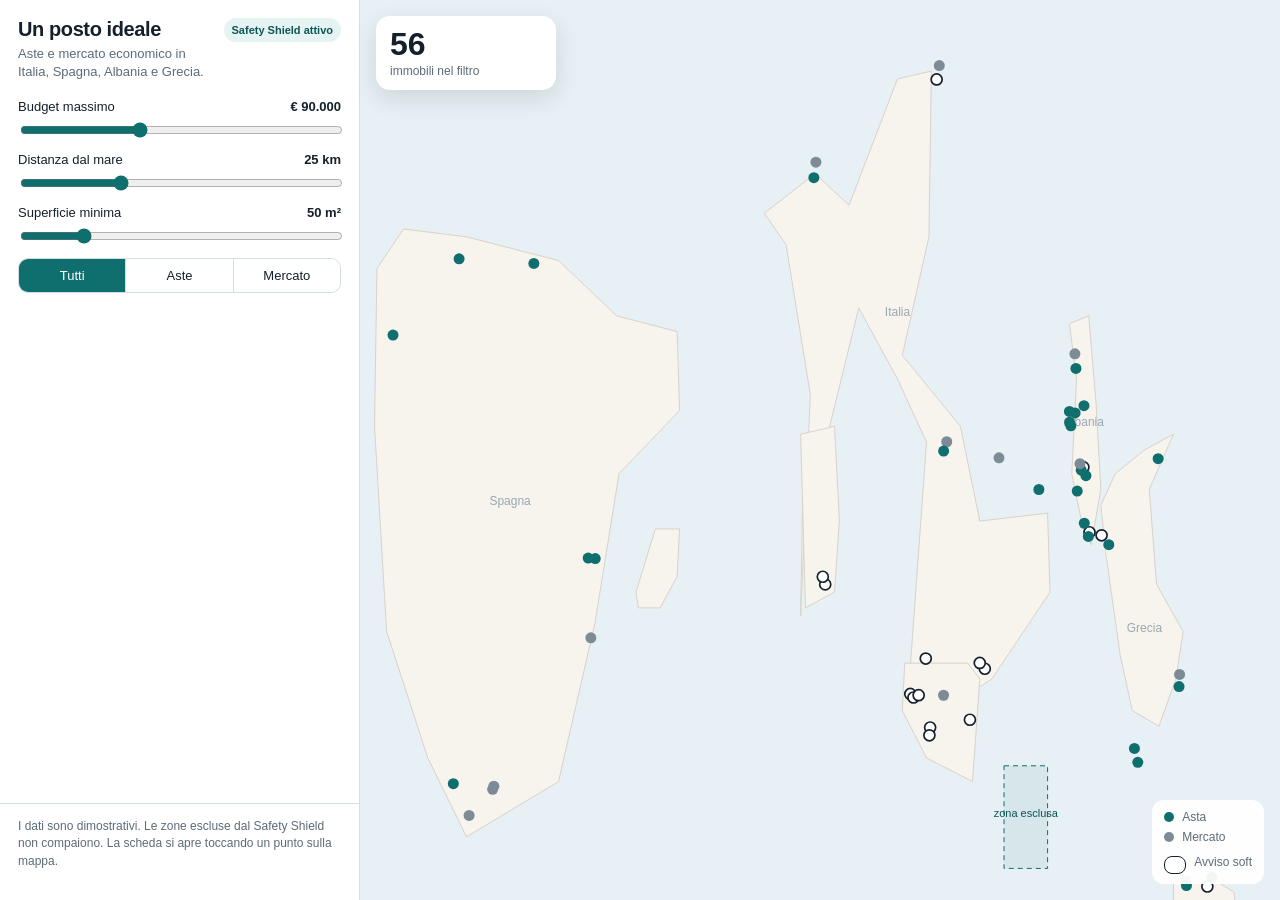
==== docs/index.html @ 048ea356 "Publish a static app that opens on GitHub Pages. GitHub does not run the Python server, so the map a" ====
<!DOCTYPE html>
<html lang="it">
<head>
  <meta charset="utf-8">
  <meta name="viewport" content="width=device-width, initial-scale=1">
  <title>Un posto ideale</title>
  <link rel="stylesheet" href="styles.css">
</head>
<body>
  <div class="app">
    <aside class="panel">
      <div class="brand">
        <div>
          <h1>Un posto ideale</h1>
          <p>Aste e mercato economico in Italia, Spagna, Albania e Grecia.</p>
        </div>
        <div class="shield">Safety Shield attivo</div>
      </div>
      <div class="controls">
        <div class="field">
          <div class="row"><label for="budget">Budget massimo</label><output id="budgetOut">€ 90.000</output></div>
          <input id="budget" type="range" min="15000" max="220000" step="5000" value="90000">
        </div>
        <div class="field">
          <div class="row"><label for="sea">Distanza dal mare</label><output id="seaOut">25 km</output></div>
          <input id="sea" type="range" min="1" max="80" step="1" value="25">
        </div>
        <div class="field">
          <div class="row"><label for="sqm">Superficie minima</label><output id="sqmOut">50 m²</output></div>
          <input id="sqm" type="range" min="30" max="140" step="5" value="50">
        </div>
        <div class="seg" id="types">
          <button type="button" data-type="tutti" class="on">Tutti</button>
          <button type="button" data-type="asta">Aste</button>
          <button type="button" data-type="mercato">Mercato</button>
        </div>
      </div>
      <p class="note">I dati sono dimostrativi. Le zone escluse dal Safety Shield non compaiono. La scheda si apre toccando un punto sulla mappa.</p>
    </aside>
    <main class="map-wrap">
      <canvas id="map"></canvas>
      <div class="counter" id="counter">
        <div class="n" id="count">—</div>
        <div class="l" id="countLabel">immobili nel filtro</div>
      </div>
      <div class="legend">
        <span class="swatch"><i class="dot asta"></i> Asta</span>
        <span class="swatch"><i class="dot mercato"></i> Mercato</span>
        <span class="swatch"><i class="dot alert"></i> Avviso soft</span>
      </div>
      <div class="error" id="error"></div>
      <article class="sheet" id="sheet">
        <button class="close" id="close" type="button" aria-label="Chiudi">×</button>
        <h2 id="dTitle">—</h2>
        <div class="meta" id="dMeta">—</div>
        <div class="facts" id="dFacts"></div>
        <div id="dAlerts"></div>
        <div class="placeholder">Foto e descrizione completa, mostrate solo all’apertura della scheda.</div>
      </article>
    </main>
  </div>
  <script src="app.js"></script>
</body>
</html>
---- docs/styles.css ----
:root {
  --ink: #14202b;
  --muted: #5d6b78;
  --line: #d5dde4;
  --sea: #e7f0f4;
  --land: #f7f4ee;
  --paper: #f3f6f8;
  --card: #ffffff;
  --accent: #0f6e6e;
  --accent-dark: #0b5555;
  --warn: #8a5a12;
}
* { box-sizing: border-box; }
html, body { margin: 0; height: 100%; }
body {
  font-family: "Avenir Next", "Segoe UI", Helvetica, Arial, sans-serif;
  color: var(--ink);
  background: var(--paper);
}
.app {
  height: 100%;
  display: grid;
  grid-template-columns: 360px 1fr;
}
.panel {
  background: var(--card);
  border-right: 1px solid var(--line);
  display: flex;
  flex-direction: column;
  min-height: 0;
}
.brand {
  padding: 18px 18px 12px;
  display: flex;
  align-items: flex-start;
  justify-content: space-between;
  gap: 12px;
}
.brand h1 { margin: 0; font-size: 20px; letter-spacing: -0.02em; }
.brand p { margin: 4px 0 0; color: var(--muted); font-size: 13px; line-height: 1.4; }
.shield {
  flex: none;
  font-size: 11px;
  font-weight: 650;
  color: var(--accent-dark);
  background: #e5f3f3;
  border-radius: 999px;
  padding: 6px 8px;
}
.controls { padding: 6px 18px 16px; display: flex; flex-direction: column; gap: 12px; }
.field { display: flex; flex-direction: column; gap: 6px; }
.field .row { display: flex; justify-content: space-between; font-size: 13px; }
.field output { font-variant-numeric: tabular-nums; font-weight: 700; }
input[type="range"] { width: 100%; accent-color: var(--accent); }
.seg { display: flex; border: 1px solid var(--line); border-radius: 10px; overflow: hidden; }
.seg button {
  flex: 1;
  border: 0;
  background: #fff;
  padding: 9px 0;
  font-size: 13px;
  cursor: pointer;
  color: var(--ink);
}
.seg button + button { border-left: 1px solid var(--line); }
.seg button.on { background: var(--accent); color: #fff; }
.note {
  margin-top: auto;
  padding: 14px 18px 18px;
  color: var(--muted);
  font-size: 12px;
  line-height: 1.45;
  border-top: 1px solid var(--line);
}
.map-wrap { position: relative; min-width: 0; background: var(--sea); }
canvas { width: 100%; height: 100%; display: block; }
.counter {
  position: absolute;
  top: 16px;
  left: 16px;
  background: #fff;
  border-radius: 14px;
  padding: 12px 14px;
  min-width: 180px;
  box-shadow: 0 8px 24px rgba(20, 32, 43, 0.12);
}
.counter .n { font-size: 32px; font-weight: 720; line-height: 1; font-variant-numeric: tabular-nums; }
.counter .l { margin-top: 4px; color: var(--muted); font-size: 12px; }
.counter.searching .n { color: var(--muted); }
.legend {
  position: absolute;
  right: 16px;
  bottom: 16px;
  background: rgba(255,255,255,0.94);
  border-radius: 12px;
  padding: 10px 12px;
  font-size: 12px;
  color: var(--muted);
  display: flex;
  flex-direction: column;
  gap: 6px;
}
.swatch { display: flex; align-items: center; gap: 8px; }
.dot { width: 10px; height: 10px; border-radius: 50%; display: inline-block; }
.dot.asta { background: var(--accent); }
.dot.mercato { background: #7d8b97; }
.dot.alert { background: #fff; border: 1.5px solid var(--ink); }
.sheet {
  position: absolute;
  top: 16px;
  right: 16px;
  width: min(340px, calc(100% - 32px));
  background: #fff;
  border-radius: 16px;
  padding: 16px;
  box-shadow: 0 12px 32px rgba(20, 32, 43, 0.16);
  display: none;
}
.sheet.open { display: block; }
.sheet h2 { margin: 0 36px 4px 0; font-size: 18px; }
.meta { color: var(--muted); font-size: 13px; }
.facts { display: flex; flex-wrap: wrap; gap: 6px; margin: 12px 0; }
.pill { background: var(--paper); border-radius: 999px; padding: 5px 8px; font-size: 12px; }
.pill.score { background: #e5f3f3; color: var(--accent-dark); font-weight: 700; }
.alert {
  background: #fbf4ea;
  color: var(--warn);
  border-radius: 8px;
  padding: 8px 10px;
  font-size: 13px;
  margin-top: 6px;
}
.placeholder {
  margin-top: 12px;
  border: 1px dashed #c5ced6;
  border-radius: 10px;
  height: 84px;
  display: grid;
  place-items: center;
  color: var(--muted);
  font-size: 12px;
  text-align: center;
  padding: 8px;
}
.close {
  position: absolute;
  top: 12px;
  right: 12px;
  border: 0;
  background: var(--paper);
  width: 28px;
  height: 28px;
  border-radius: 50%;
  cursor: pointer;
}
.error {
  position: absolute;
  left: 16px;
  bottom: 16px;
  background: #fff;
  color: #8d2a2a;
  border-radius: 10px;
  padding: 8px 10px;
  font-size: 13px;
  display: none;
}
@media (max-width: 800px) {
  .app { grid-template-columns: 1fr; grid-template-rows: auto 1fr; }
  .panel { border-right: 0; border-bottom: 1px solid var(--line); }
  .note { display: none; }
  .map-wrap { min-height: 62vh; }
}
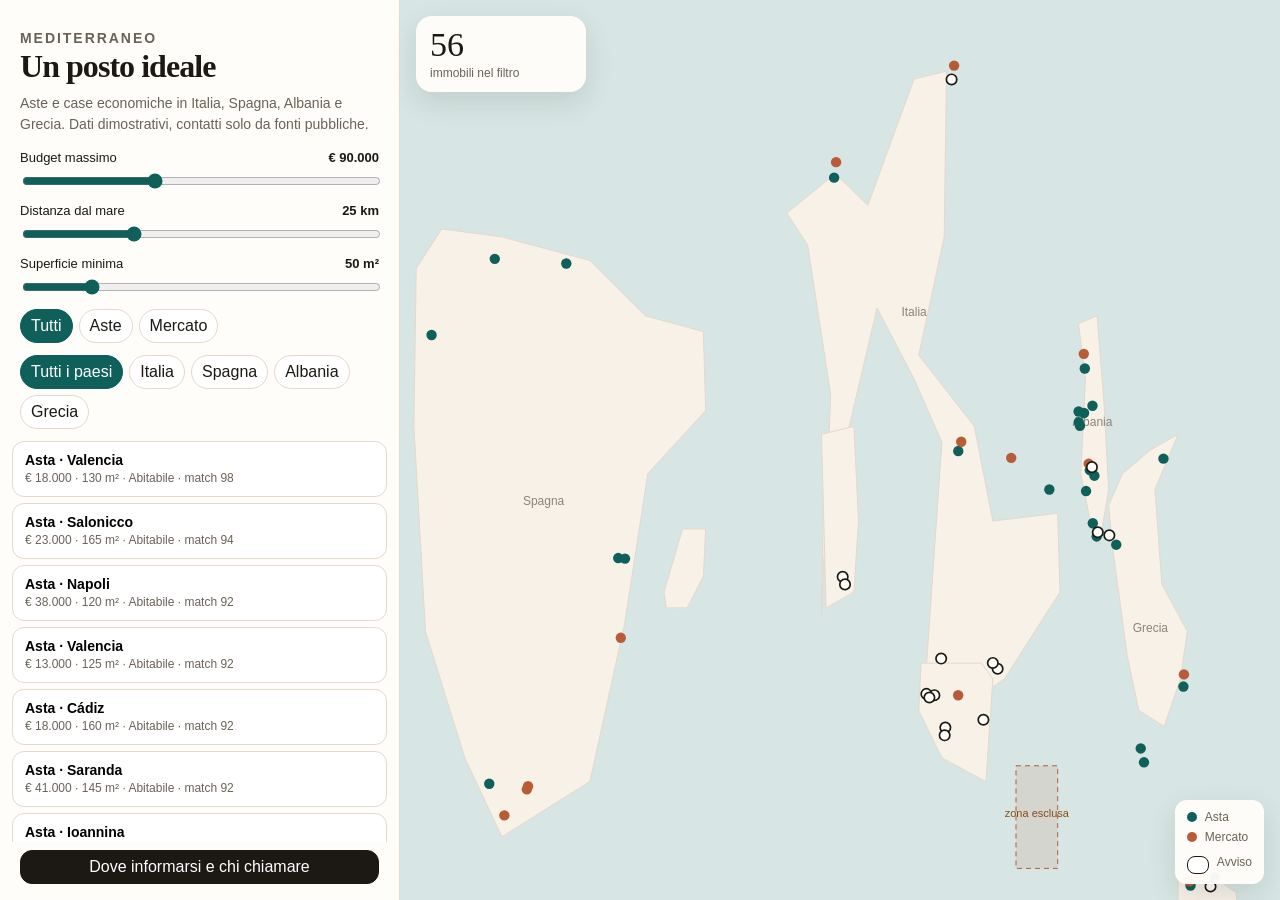
==== commit 27fe3592: "Enrich listings with contacts and a clearer interface. Each card now explains the next step and poin" ====
--- a/docs/index.html
+++ b/docs/index.html
@@ -11,10 +11,10 @@
     <aside class="panel">
       <div class="brand">
         <div>
+          <p class="eyebrow">Mediterraneo</p>
           <h1>Un posto ideale</h1>
-          <p>Aste e mercato economico in Italia, Spagna, Albania e Grecia.</p>
+          <p>Aste e case economiche in Italia, Spagna, Albania e Grecia. Dati dimostrativi, contatti solo da fonti pubbliche.</p>
         </div>
-        <div class="shield">Safety Shield attivo</div>
       </div>
       <div class="controls">
         <div class="field">
@@ -34,8 +34,16 @@
           <button type="button" data-type="asta">Aste</button>
           <button type="button" data-type="mercato">Mercato</button>
         </div>
+        <div class="chips" id="countries">
+          <button type="button" data-country="tutti" class="on">Tutti i paesi</button>
+          <button type="button" data-country="Italia">Italia</button>
+          <button type="button" data-country="Spagna">Spagna</button>
+          <button type="button" data-country="Albania">Albania</button>
+          <button type="button" data-country="Grecia">Grecia</button>
+        </div>
       </div>
-      <p class="note">I dati sono dimostrativi. Le zone escluse dal Safety Shield non compaiono. La scheda si apre toccando un punto sulla mappa.</p>
+      <div class="results" id="results"></div>
+      <button class="info-btn" id="openInfo" type="button">Dove informarsi e chi chiamare</button>
     </aside>
     <main class="map-wrap">
       <canvas id="map"></canvas>
@@ -46,19 +54,38 @@
       <div class="legend">
         <span class="swatch"><i class="dot asta"></i> Asta</span>
         <span class="swatch"><i class="dot mercato"></i> Mercato</span>
-        <span class="swatch"><i class="dot alert"></i> Avviso soft</span>
+        <span class="swatch"><i class="dot alert"></i> Avviso</span>
       </div>
       <div class="error" id="error"></div>
-      <article class="sheet" id="sheet">
-        <button class="close" id="close" type="button" aria-label="Chiudi">×</button>
-        <h2 id="dTitle">—</h2>
-        <div class="meta" id="dMeta">—</div>
-        <div class="facts" id="dFacts"></div>
-        <div id="dAlerts"></div>
-        <div class="placeholder">Foto e descrizione completa, mostrate solo all’apertura della scheda.</div>
-      </article>
+      <article class="sheet" id="sheet"></article>
     </main>
   </div>
+  <dialog id="info">
+    <form method="dialog">
+      <header>
+        <h2>Dove informarsi</h2>
+        <button class="close" value="cancel" type="submit" aria-label="Chiudi">×</button>
+      </header>
+      <p class="lead">Queste schede sono esempi. Non pubblicano numeri di privati. Il recapito vero sta sulla fonte ufficiale della procedura o del comune.</p>
+      <section>
+        <h3>Italia</h3>
+        <p>Aste giudiziarie: <a href="https://pvp.giustizia.it/" target="_blank" rel="noopener">Portale Vendite Pubbliche</a>. Nella scheda dell’asta ci sono tribunale, custode e telefono.</p>
+        <p>Case a prezzo simbolico: ufficio tecnico del comune. Il centralino aggiornato è sul sito comunale, non in questa demo.</p>
+      </section>
+      <section>
+        <h3>Spagna</h3>
+        <p>Aste pubbliche: <a href="https://subastas.boe.es/" target="_blank" rel="noopener">Portal de Subastas del BOE</a>. Lì trovi lotto, autorità e modalità di offerta.</p>
+      </section>
+      <section>
+        <h3>Grecia</h3>
+        <p>Aste elettroniche: <a href="https://www.eauction.gr/" target="_blank" rel="noopener">e-Auction</a>. Documenti e termini sono sul portale.</p>
+      </section>
+      <section>
+        <h3>Albania</h3>
+        <p>Servizi pubblici: <a href="https://e-albania.al/" target="_blank" rel="noopener">e-Albania</a>. Per un indirizzo preciso chiedi al comune.</p>
+      </section>
+    </form>
+  </dialog>
   <script src="app.js"></script>
 </body>
 </html>
--- a/docs/styles.css
+++ b/docs/styles.css
@@ -1,14 +1,14 @@
 :root {
-  --ink: #14202b;
-  --muted: #5d6b78;
-  --line: #d5dde4;
-  --sea: #e7f0f4;
-  --land: #f7f4ee;
-  --paper: #f3f6f8;
-  --card: #ffffff;
-  --accent: #0f6e6e;
-  --accent-dark: #0b5555;
-  --warn: #8a5a12;
+  --ink: #1c1915;
+  --muted: #6a6258;
+  --line: #e4d9cc;
+  --sea: #d7e6e4;
+  --land: #f7f1e8;
+  --paper: #f3ece3;
+  --card: #fffdf9;
+  --accent: #0f5f5a;
+  --clay: #b85c38;
+  --warn: #8a4b12;
 }
 * { box-sizing: border-box; }
 html, body { margin: 0; height: 100%; }
@@ -17,11 +17,8 @@
   color: var(--ink);
   background: var(--paper);
 }
-.app {
-  height: 100%;
-  display: grid;
-  grid-template-columns: 360px 1fr;
-}
+button, input { font: inherit; }
+.app { height: 100%; display: grid; grid-template-columns: 400px 1fr; }
 .panel {
   background: var(--card);
   border-right: 1px solid var(--line);
@@ -29,144 +26,81 @@
   flex-direction: column;
   min-height: 0;
 }
-.brand {
-  padding: 18px 18px 12px;
-  display: flex;
-  align-items: flex-start;
-  justify-content: space-between;
-  gap: 12px;
-}
-.brand h1 { margin: 0; font-size: 20px; letter-spacing: -0.02em; }
-.brand p { margin: 4px 0 0; color: var(--muted); font-size: 13px; line-height: 1.4; }
-.shield {
-  flex: none;
-  font-size: 11px;
-  font-weight: 650;
-  color: var(--accent-dark);
-  background: #e5f3f3;
-  border-radius: 999px;
-  padding: 6px 8px;
-}
-.controls { padding: 6px 18px 16px; display: flex; flex-direction: column; gap: 12px; }
+.brand { padding: 20px 20px 8px; }
+.eyebrow { margin: 0 0 4px; letter-spacing: 0.14em; text-transform: uppercase; font-size: 11px; color: var(--clay); font-weight: 700; }
+.brand h1 { margin: 0; font-family: Palatino, "Palatino Linotype", Georgia, serif; font-size: 32px; font-weight: 600; letter-spacing: -0.03em; }
+.brand p { margin: 8px 0 0; color: var(--muted); font-size: 14px; line-height: 1.45; }
+.controls { padding: 8px 20px 12px; display: flex; flex-direction: column; gap: 12px; }
 .field { display: flex; flex-direction: column; gap: 6px; }
 .field .row { display: flex; justify-content: space-between; font-size: 13px; }
 .field output { font-variant-numeric: tabular-nums; font-weight: 700; }
 input[type="range"] { width: 100%; accent-color: var(--accent); }
-.seg { display: flex; border: 1px solid var(--line); border-radius: 10px; overflow: hidden; }
-.seg button {
-  flex: 1;
-  border: 0;
+.seg, .chips { display: flex; flex-wrap: wrap; gap: 6px; }
+.seg button, .chips button, .info-btn, .linkish {
+  border: 1px solid var(--line);
   background: #fff;
-  padding: 9px 0;
-  font-size: 13px;
+  color: var(--ink);
+  border-radius: 999px;
+  padding: 7px 10px;
   cursor: pointer;
-  color: var(--ink);
 }
-.seg button + button { border-left: 1px solid var(--line); }
-.seg button.on { background: var(--accent); color: #fff; }
-.note {
-  margin-top: auto;
-  padding: 14px 18px 18px;
-  color: var(--muted);
-  font-size: 12px;
-  line-height: 1.45;
-  border-top: 1px solid var(--line);
+.seg button.on, .chips button.on { background: var(--accent); color: #fff; border-color: var(--accent); }
+.results { overflow: auto; padding: 0 12px 8px; display: flex; flex-direction: column; gap: 6px; min-height: 0; }
+.result {
+  text-align: left;
+  border: 1px solid var(--line);
+  background: #fff;
+  border-radius: 12px;
+  padding: 10px 12px;
+  cursor: pointer;
 }
+.result strong { display: block; font-size: 14px; }
+.result span { color: var(--muted); font-size: 12px; }
+.result.on { border-color: var(--accent); background: #f3faf8; }
+.info-btn { margin: 8px 20px 16px; border-radius: 12px; background: var(--ink); color: #fff; border-color: var(--ink); }
 .map-wrap { position: relative; min-width: 0; background: var(--sea); }
 canvas { width: 100%; height: 100%; display: block; }
-.counter {
-  position: absolute;
-  top: 16px;
-  left: 16px;
-  background: #fff;
-  border-radius: 14px;
-  padding: 12px 14px;
-  min-width: 180px;
-  box-shadow: 0 8px 24px rgba(20, 32, 43, 0.12);
+.counter, .legend, .sheet, .error {
+  background: rgba(255, 253, 249, 0.96);
+  box-shadow: 0 10px 28px rgba(28, 25, 21, 0.12);
 }
-.counter .n { font-size: 32px; font-weight: 720; line-height: 1; font-variant-numeric: tabular-nums; }
+.counter { position: absolute; top: 16px; left: 16px; border-radius: 16px; padding: 12px 14px; min-width: 170px; }
+.counter .n { font-family: Palatino, Georgia, serif; font-size: 34px; line-height: 1; }
 .counter .l { margin-top: 4px; color: var(--muted); font-size: 12px; }
 .counter.searching .n { color: var(--muted); }
-.legend {
-  position: absolute;
-  right: 16px;
-  bottom: 16px;
-  background: rgba(255,255,255,0.94);
-  border-radius: 12px;
-  padding: 10px 12px;
-  font-size: 12px;
-  color: var(--muted);
-  display: flex;
-  flex-direction: column;
-  gap: 6px;
-}
+.legend { position: absolute; right: 16px; bottom: 16px; border-radius: 12px; padding: 10px 12px; font-size: 12px; color: var(--muted); display: flex; flex-direction: column; gap: 6px; }
 .swatch { display: flex; align-items: center; gap: 8px; }
 .dot { width: 10px; height: 10px; border-radius: 50%; display: inline-block; }
 .dot.asta { background: var(--accent); }
-.dot.mercato { background: #7d8b97; }
+.dot.mercato { background: var(--clay); }
 .dot.alert { background: #fff; border: 1.5px solid var(--ink); }
-.sheet {
-  position: absolute;
-  top: 16px;
-  right: 16px;
-  width: min(340px, calc(100% - 32px));
-  background: #fff;
-  border-radius: 16px;
-  padding: 16px;
-  box-shadow: 0 12px 32px rgba(20, 32, 43, 0.16);
-  display: none;
-}
+.sheet { position: absolute; top: 16px; right: 16px; width: min(380px, calc(100% - 32px)); border-radius: 18px; padding: 16px; display: none; max-height: calc(100% - 32px); overflow: auto; }
 .sheet.open { display: block; }
-.sheet h2 { margin: 0 36px 4px 0; font-size: 18px; }
+.sheet h2 { margin: 0 32px 4px 0; font-family: Palatino, Georgia, serif; font-size: 26px; }
+.kicker { margin: 0; color: var(--clay); font-size: 12px; font-weight: 700; letter-spacing: 0.04em; text-transform: uppercase; }
 .meta { color: var(--muted); font-size: 13px; }
 .facts { display: flex; flex-wrap: wrap; gap: 6px; margin: 12px 0; }
 .pill { background: var(--paper); border-radius: 999px; padding: 5px 8px; font-size: 12px; }
-.pill.score { background: #e5f3f3; color: var(--accent-dark); font-weight: 700; }
-.alert {
-  background: #fbf4ea;
-  color: var(--warn);
-  border-radius: 8px;
-  padding: 8px 10px;
-  font-size: 13px;
-  margin-top: 6px;
+.pill.score { background: #e5f3f1; color: var(--accent); font-weight: 700; }
+.summary { font-size: 14px; line-height: 1.5; margin: 0 0 10px; }
+.alert { background: #fbf3e8; color: var(--warn); border-radius: 8px; padding: 8px 10px; font-size: 13px; margin-top: 6px; }
+.contact { margin-top: 12px; padding: 12px; border-radius: 12px; background: #f6f3ee; }
+.contact h3 { margin: 0 0 6px; font-size: 14px; }
+.contact p { margin: 0 0 8px; font-size: 13px; line-height: 1.45; color: #3f3832; }
+.contact a, .linkish { display: inline-block; background: var(--accent); color: #fff; text-decoration: none; border-radius: 999px; padding: 8px 12px; font-size: 13px; }
+.close { position: absolute; top: 12px; right: 12px; border: 0; background: var(--paper); width: 28px; height: 28px; border-radius: 50%; cursor: pointer; }
+.error { position: absolute; left: 16px; bottom: 16px; color: #8d2a2a; border-radius: 10px; padding: 8px 10px; font-size: 13px; display: none; }
+dialog { border: 0; border-radius: 18px; padding: 0; width: min(560px, calc(100% - 24px)); box-shadow: 0 20px 50px rgba(0,0,0,.2); }
+dialog::backdrop { background: rgba(28, 25, 21, .35); }
+dialog form { padding: 18px 18px 22px; }
+dialog h2 { font-family: Palatino, Georgia, serif; margin: 0; }
+dialog header { display: flex; justify-content: space-between; align-items: center; }
+dialog .lead, dialog p { color: #3f3832; font-size: 14px; line-height: 1.5; }
+dialog h3 { margin: 14px 0 4px; font-size: 15px; }
+dialog a { color: var(--accent); }
+@media (max-width: 860px) {
+  .app { grid-template-columns: 1fr; grid-template-rows: auto minmax(420px, 1fr); }
+  .results { max-height: 180px; }
+  .map-wrap { min-height: 70vh; }
+  .sheet { top: auto; bottom: 12px; left: 12px; right: 12px; width: auto; }
 }
-.placeholder {
-  margin-top: 12px;
-  border: 1px dashed #c5ced6;
-  border-radius: 10px;
-  height: 84px;
-  display: grid;
-  place-items: center;
-  color: var(--muted);
-  font-size: 12px;
-  text-align: center;
-  padding: 8px;
-}
-.close {
-  position: absolute;
-  top: 12px;
-  right: 12px;
-  border: 0;
-  background: var(--paper);
-  width: 28px;
-  height: 28px;
-  border-radius: 50%;
-  cursor: pointer;
-}
-.error {
-  position: absolute;
-  left: 16px;
-  bottom: 16px;
-  background: #fff;
-  color: #8d2a2a;
-  border-radius: 10px;
-  padding: 8px 10px;
-  font-size: 13px;
-  display: none;
-}
-@media (max-width: 800px) {
-  .app { grid-template-columns: 1fr; grid-template-rows: auto 1fr; }
-  .panel { border-right: 0; border-bottom: 1px solid var(--line); }
-  .note { display: none; }
-  .map-wrap { min-height: 62vh; }
-}
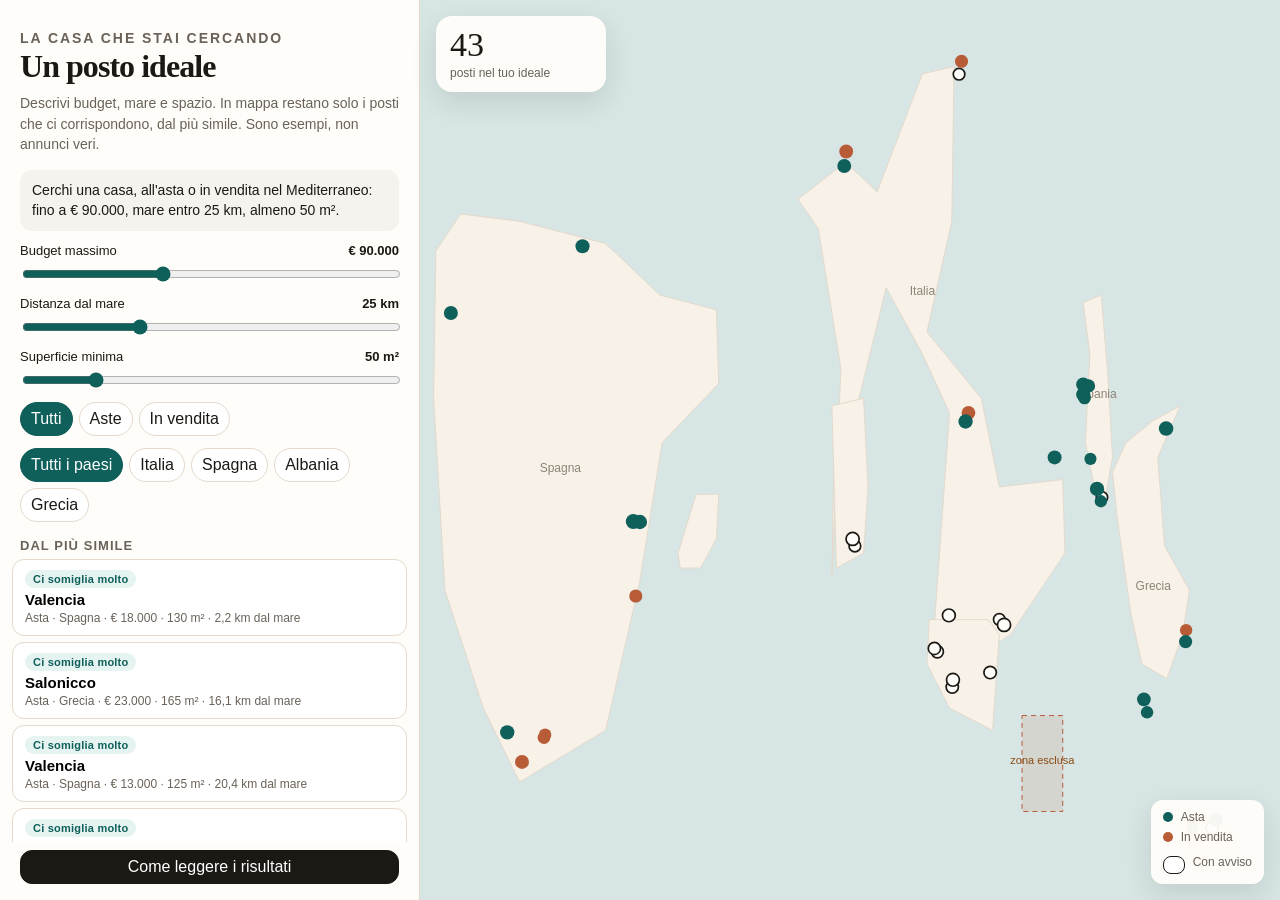
==== commit a879de76: "Make the search explain which place fits. Rank example homes by budget, sea and size, and say why ea" ====
--- a/docs/index.html
+++ b/docs/index.html
@@ -1,5 +1,5 @@
 <!DOCTYPE html>
-<html lang="it">
+<html lang="it" data-mode="static">
 <head>
   <meta charset="utf-8">
   <meta name="viewport" content="width=device-width, initial-scale=1">
@@ -9,14 +9,13 @@
 <body>
   <div class="app">
     <aside class="panel">
-      <div class="brand">
-        <div>
-          <p class="eyebrow">Mediterraneo</p>
-          <h1>Un posto ideale</h1>
-          <p>Aste e case economiche in Italia, Spagna, Albania e Grecia. Dati dimostrativi, contatti solo da fonti pubbliche.</p>
-        </div>
-      </div>
+      <header class="brand">
+        <p class="eyebrow">La casa che stai cercando</p>
+        <h1>Un posto ideale</h1>
+        <p>Descrivi budget, mare e spazio. In mappa restano solo i posti che ci corrispondono, dal più simile. Sono esempi, non annunci veri.</p>
+      </header>
       <div class="controls">
+        <p class="dream" id="dream"></p>
         <div class="field">
           <div class="row"><label for="budget">Budget massimo</label><output id="budgetOut">€ 90.000</output></div>
           <input id="budget" type="range" min="15000" max="220000" step="5000" value="90000">
@@ -29,60 +28,62 @@
           <div class="row"><label for="sqm">Superficie minima</label><output id="sqmOut">50 m²</output></div>
           <input id="sqm" type="range" min="30" max="140" step="5" value="50">
         </div>
-        <div class="seg" id="types">
-          <button type="button" data-type="tutti" class="on">Tutti</button>
-          <button type="button" data-type="asta">Aste</button>
-          <button type="button" data-type="mercato">Mercato</button>
+        <div class="seg" id="types" role="group" aria-label="Tipo di annuncio">
+          <button type="button" data-type="tutti" class="on" aria-pressed="true">Tutti</button>
+          <button type="button" data-type="asta" aria-pressed="false">Aste</button>
+          <button type="button" data-type="mercato" aria-pressed="false">In vendita</button>
         </div>
-        <div class="chips" id="countries">
-          <button type="button" data-country="tutti" class="on">Tutti i paesi</button>
-          <button type="button" data-country="Italia">Italia</button>
-          <button type="button" data-country="Spagna">Spagna</button>
-          <button type="button" data-country="Albania">Albania</button>
-          <button type="button" data-country="Grecia">Grecia</button>
+        <div class="chips" id="countries" role="group" aria-label="Paese">
+          <button type="button" data-country="tutti" class="on" aria-pressed="true">Tutti i paesi</button>
+          <button type="button" data-country="Italia" aria-pressed="false">Italia</button>
+          <button type="button" data-country="Spagna" aria-pressed="false">Spagna</button>
+          <button type="button" data-country="Albania" aria-pressed="false">Albania</button>
+          <button type="button" data-country="Grecia" aria-pressed="false">Grecia</button>
         </div>
       </div>
-      <div class="results" id="results"></div>
-      <button class="info-btn" id="openInfo" type="button">Dove informarsi e chi chiamare</button>
+      <div class="list-head">
+        <h2>Dal più simile</h2>
+      </div>
+      <div class="results" id="results" aria-live="polite"></div>
+      <button class="info-btn" id="openInfo" type="button">Come leggere i risultati</button>
     </aside>
     <main class="map-wrap">
-      <canvas id="map"></canvas>
+      <canvas id="map" aria-label="Mappa del Mediterraneo con i posti nel filtro"></canvas>
       <div class="counter" id="counter">
         <div class="n" id="count">—</div>
-        <div class="l" id="countLabel">immobili nel filtro</div>
+        <div class="l" id="countLabel">posti nel tuo ideale</div>
       </div>
       <div class="legend">
         <span class="swatch"><i class="dot asta"></i> Asta</span>
-        <span class="swatch"><i class="dot mercato"></i> Mercato</span>
-        <span class="swatch"><i class="dot alert"></i> Avviso</span>
+        <span class="swatch"><i class="dot mercato"></i> In vendita</span>
+        <span class="swatch"><i class="dot alert"></i> Con avviso</span>
       </div>
-      <div class="error" id="error"></div>
-      <article class="sheet" id="sheet"></article>
+      <div class="error" id="error" role="alert"></div>
+      <article class="sheet" id="sheet" aria-live="polite"></article>
     </main>
   </div>
   <dialog id="info">
     <form method="dialog">
       <header>
-        <h2>Dove informarsi</h2>
+        <h2>Come leggere i risultati</h2>
         <button class="close" value="cancel" type="submit" aria-label="Chiudi">×</button>
       </header>
-      <p class="lead">Queste schede sono esempi. Non pubblicano numeri di privati. Il recapito vero sta sulla fonte ufficiale della procedura o del comune.</p>
+      <p class="lead">L’app confronta i tuoi criteri con case di esempio in Italia, Spagna, Albania e Grecia. Non sono annunci veri e non pubblicano numeri di privati.</p>
       <section>
-        <h3>Italia</h3>
-        <p>Aste giudiziarie: <a href="https://pvp.giustizia.it/" target="_blank" rel="noopener">Portale Vendite Pubbliche</a>. Nella scheda dell’asta ci sono tribunale, custode e telefono.</p>
-        <p>Case a prezzo simbolico: ufficio tecnico del comune. Il centralino aggiornato è sul sito comunale, non in questa demo.</p>
+        <h3>Cosa stai chiedendo</h3>
+        <p>Budget, distanza dal mare, metri quadri, paese e tipo (asta o vendita) descrivono il posto che cerchi. Se un dato non rientra, la casa sparisce da mappa e lista.</p>
       </section>
       <section>
-        <h3>Spagna</h3>
-        <p>Aste pubbliche: <a href="https://subastas.boe.es/" target="_blank" rel="noopener">Portal de Subastas del BOE</a>. Lì trovi lotto, autorità e modalità di offerta.</p>
+        <h3>Perché un posto sta in alto</h3>
+        <p>«Ci somiglia molto» significa che hai margine sul prezzo, il mare è più vicino del limite e lo spazio supera il minimo. Un avviso, sismico o di criminalità, abbassa il posto: resta visibile, ma non è da scegliere a occhi chiusi.</p>
       </section>
       <section>
-        <h3>Grecia</h3>
-        <p>Aste elettroniche: <a href="https://www.eauction.gr/" target="_blank" rel="noopener">e-Auction</a>. Documenti e termini sono sul portale.</p>
+        <h3>La zona tratteggiata</h3>
+        <p>Il rettangolo in mare a sud-est della Sicilia è un filtro duro di esempio. Le case lì dentro non compaiono mai. Non è una zona reale.</p>
       </section>
       <section>
-        <h3>Albania</h3>
-        <p>Servizi pubblici: <a href="https://e-albania.al/" target="_blank" rel="noopener">e-Albania</a>. Per un indirizzo preciso chiedi al comune.</p>
+        <h3>Dove verificare</h3>
+        <p>Italia, aste: <a href="https://pvp.giustizia.it/" target="_blank" rel="noopener">Portale Vendite Pubbliche</a>. Spagna, aste: <a href="https://subastas.boe.es/" target="_blank" rel="noopener">Portal de Subastas del BOE</a>. Grecia, aste: <a href="https://www.eauction.gr/" target="_blank" rel="noopener">e-Auction</a>. Albania: <a href="https://e-albania.al/" target="_blank" rel="noopener">e-Albania</a> e il comune. Una vendita reale indica l’agenzia nell’annuncio.</p>
       </section>
     </form>
   </dialog>
--- a/docs/styles.css
+++ b/docs/styles.css
@@ -18,7 +18,11 @@
   background: var(--paper);
 }
 button, input { font: inherit; }
-.app { height: 100%; display: grid; grid-template-columns: 400px 1fr; }
+button:focus-visible, input:focus-visible {
+  outline: 2px solid var(--accent);
+  outline-offset: 2px;
+}
+.app { height: 100%; display: grid; grid-template-columns: 420px 1fr; }
 .panel {
   background: var(--card);
   border-right: 1px solid var(--line);
@@ -26,17 +30,38 @@
   flex-direction: column;
   min-height: 0;
 }
-.brand { padding: 20px 20px 8px; }
-.eyebrow { margin: 0 0 4px; letter-spacing: 0.14em; text-transform: uppercase; font-size: 11px; color: var(--clay); font-weight: 700; }
-.brand h1 { margin: 0; font-family: Palatino, "Palatino Linotype", Georgia, serif; font-size: 32px; font-weight: 600; letter-spacing: -0.03em; }
+.brand { padding: 20px 20px 4px; }
+.eyebrow {
+  margin: 0 0 4px;
+  letter-spacing: 0.14em;
+  text-transform: uppercase;
+  font-size: 11px;
+  color: var(--clay);
+  font-weight: 700;
+}
+.brand h1 {
+  margin: 0;
+  font-family: Palatino, "Palatino Linotype", Georgia, serif;
+  font-size: 32px;
+  font-weight: 600;
+  letter-spacing: -0.03em;
+}
 .brand p { margin: 8px 0 0; color: var(--muted); font-size: 14px; line-height: 1.45; }
-.controls { padding: 8px 20px 12px; display: flex; flex-direction: column; gap: 12px; }
+.controls { padding: 12px 20px 8px; display: flex; flex-direction: column; gap: 12px; }
+.dream {
+  margin: 0;
+  padding: 10px 12px;
+  background: #f6f3ee;
+  border-radius: 12px;
+  font-size: 14px;
+  line-height: 1.45;
+}
 .field { display: flex; flex-direction: column; gap: 6px; }
-.field .row { display: flex; justify-content: space-between; font-size: 13px; }
+.field .row { display: flex; justify-content: space-between; gap: 12px; font-size: 13px; }
 .field output { font-variant-numeric: tabular-nums; font-weight: 700; }
 input[type="range"] { width: 100%; accent-color: var(--accent); }
 .seg, .chips { display: flex; flex-wrap: wrap; gap: 6px; }
-.seg button, .chips button, .info-btn, .linkish {
+.seg button, .chips button, .info-btn {
   border: 1px solid var(--line);
   background: #fff;
   color: var(--ink);
@@ -45,7 +70,24 @@
   cursor: pointer;
 }
 .seg button.on, .chips button.on { background: var(--accent); color: #fff; border-color: var(--accent); }
-.results { overflow: auto; padding: 0 12px 8px; display: flex; flex-direction: column; gap: 6px; min-height: 0; }
+.list-head { padding: 8px 20px 6px; }
+.list-head h2 {
+  margin: 0;
+  font-size: 13px;
+  letter-spacing: 0.08em;
+  text-transform: uppercase;
+  color: var(--muted);
+}
+.results {
+  flex: 1;
+  overflow: auto;
+  padding: 0 12px 8px;
+  display: flex;
+  flex-direction: column;
+  gap: 6px;
+  min-height: 0;
+}
+.results.busy { opacity: 0.55; }
 .result {
   text-align: left;
   border: 1px solid var(--line);
@@ -53,54 +95,151 @@
   border-radius: 12px;
   padding: 10px 12px;
   cursor: pointer;
-}
-.result strong { display: block; font-size: 14px; }
-.result span { color: var(--muted); font-size: 12px; }
+  display: flex;
+  flex-direction: column;
+  gap: 3px;
+}
+.result strong { display: block; font-size: 15px; }
+.result .meta { color: var(--muted); font-size: 12px; }
 .result.on { border-color: var(--accent); background: #f3faf8; }
-.info-btn { margin: 8px 20px 16px; border-radius: 12px; background: var(--ink); color: #fff; border-color: var(--ink); }
+.fit {
+  align-self: flex-start;
+  font-size: 11px;
+  font-weight: 700;
+  letter-spacing: 0.02em;
+  border-radius: 999px;
+  padding: 3px 8px;
+  background: var(--paper);
+  color: var(--muted);
+}
+.fit.high { background: #e5f3f1; color: var(--accent); }
+.fit.mid { background: #f6f3ee; color: #3f3832; }
+.flag { color: var(--warn); font-size: 12px; font-style: normal; }
+.empty { margin: 4px 8px 8px; color: var(--muted); font-size: 14px; line-height: 1.45; }
+.info-btn {
+  margin: 8px 20px 16px;
+  border-radius: 12px;
+  background: var(--ink);
+  color: #fff;
+  border-color: var(--ink);
+}
 .map-wrap { position: relative; min-width: 0; background: var(--sea); }
-canvas { width: 100%; height: 100%; display: block; }
+canvas { width: 100%; height: 100%; display: block; cursor: pointer; }
 .counter, .legend, .sheet, .error {
   background: rgba(255, 253, 249, 0.96);
   box-shadow: 0 10px 28px rgba(28, 25, 21, 0.12);
 }
-.counter { position: absolute; top: 16px; left: 16px; border-radius: 16px; padding: 12px 14px; min-width: 170px; }
+.counter {
+  position: absolute;
+  top: 16px;
+  left: 16px;
+  border-radius: 16px;
+  padding: 12px 14px;
+  min-width: 170px;
+}
 .counter .n { font-family: Palatino, Georgia, serif; font-size: 34px; line-height: 1; }
 .counter .l { margin-top: 4px; color: var(--muted); font-size: 12px; }
 .counter.searching .n { color: var(--muted); }
-.legend { position: absolute; right: 16px; bottom: 16px; border-radius: 12px; padding: 10px 12px; font-size: 12px; color: var(--muted); display: flex; flex-direction: column; gap: 6px; }
+.legend {
+  position: absolute;
+  right: 16px;
+  bottom: 16px;
+  border-radius: 12px;
+  padding: 10px 12px;
+  font-size: 12px;
+  color: var(--muted);
+  display: flex;
+  flex-direction: column;
+  gap: 6px;
+}
 .swatch { display: flex; align-items: center; gap: 8px; }
 .dot { width: 10px; height: 10px; border-radius: 50%; display: inline-block; }
 .dot.asta { background: var(--accent); }
 .dot.mercato { background: var(--clay); }
 .dot.alert { background: #fff; border: 1.5px solid var(--ink); }
-.sheet { position: absolute; top: 16px; right: 16px; width: min(380px, calc(100% - 32px)); border-radius: 18px; padding: 16px; display: none; max-height: calc(100% - 32px); overflow: auto; }
+.sheet {
+  position: absolute;
+  top: 16px;
+  right: 16px;
+  width: min(380px, calc(100% - 32px));
+  border-radius: 18px;
+  padding: 16px;
+  display: none;
+  max-height: calc(100% - 32px);
+  overflow: auto;
+}
 .sheet.open { display: block; }
-.sheet h2 { margin: 0 32px 4px 0; font-family: Palatino, Georgia, serif; font-size: 26px; }
+.sheet h2 { margin: 0 32px 4px 0; font-family: Palatino, Georgia, serif; font-size: 28px; font-weight: 600; }
 .kicker { margin: 0; color: var(--clay); font-size: 12px; font-weight: 700; letter-spacing: 0.04em; text-transform: uppercase; }
 .meta { color: var(--muted); font-size: 13px; }
 .facts { display: flex; flex-wrap: wrap; gap: 6px; margin: 12px 0; }
 .pill { background: var(--paper); border-radius: 999px; padding: 5px 8px; font-size: 12px; }
 .pill.score { background: #e5f3f1; color: var(--accent); font-weight: 700; }
 .summary { font-size: 14px; line-height: 1.5; margin: 0 0 10px; }
+.reasons { margin: 0 0 12px; padding-left: 18px; }
+.reasons li { margin: 4px 0; font-size: 14px; line-height: 1.4; }
 .alert { background: #fbf3e8; color: var(--warn); border-radius: 8px; padding: 8px 10px; font-size: 13px; margin-top: 6px; }
 .contact { margin-top: 12px; padding: 12px; border-radius: 12px; background: #f6f3ee; }
 .contact h3 { margin: 0 0 6px; font-size: 14px; }
 .contact p { margin: 0 0 8px; font-size: 13px; line-height: 1.45; color: #3f3832; }
-.contact a, .linkish { display: inline-block; background: var(--accent); color: #fff; text-decoration: none; border-radius: 999px; padding: 8px 12px; font-size: 13px; }
-.close { position: absolute; top: 12px; right: 12px; border: 0; background: var(--paper); width: 28px; height: 28px; border-radius: 50%; cursor: pointer; }
-.error { position: absolute; left: 16px; bottom: 16px; color: #8d2a2a; border-radius: 10px; padding: 8px 10px; font-size: 13px; display: none; }
-dialog { border: 0; border-radius: 18px; padding: 0; width: min(560px, calc(100% - 24px)); box-shadow: 0 20px 50px rgba(0,0,0,.2); }
-dialog::backdrop { background: rgba(28, 25, 21, .35); }
+.contact a {
+  display: inline-block;
+  background: var(--accent);
+  color: #fff;
+  text-decoration: none;
+  border-radius: 999px;
+  padding: 8px 12px;
+  font-size: 13px;
+}
+.sheet .close {
+  position: absolute;
+  top: 12px;
+  right: 12px;
+  border: 0;
+  background: var(--paper);
+  width: 28px;
+  height: 28px;
+  border-radius: 50%;
+  cursor: pointer;
+}
+.error {
+  position: absolute;
+  left: 16px;
+  bottom: 16px;
+  color: #8d2a2a;
+  border-radius: 10px;
+  padding: 8px 10px;
+  font-size: 13px;
+  display: none;
+}
+dialog {
+  border: 0;
+  border-radius: 18px;
+  padding: 0;
+  width: min(560px, calc(100% - 24px));
+  box-shadow: 0 20px 50px rgba(0, 0, 0, 0.2);
+}
+dialog::backdrop { background: rgba(28, 25, 21, 0.35); }
 dialog form { padding: 18px 18px 22px; }
 dialog h2 { font-family: Palatino, Georgia, serif; margin: 0; }
-dialog header { display: flex; justify-content: space-between; align-items: center; }
+dialog header { display: flex; justify-content: space-between; align-items: center; gap: 12px; }
 dialog .lead, dialog p { color: #3f3832; font-size: 14px; line-height: 1.5; }
 dialog h3 { margin: 14px 0 4px; font-size: 15px; }
 dialog a { color: var(--accent); }
+dialog .close {
+  border: 0;
+  background: var(--paper);
+  width: 28px;
+  height: 28px;
+  border-radius: 50%;
+  cursor: pointer;
+}
 @media (max-width: 860px) {
-  .app { grid-template-columns: 1fr; grid-template-rows: auto minmax(420px, 1fr); }
-  .results { max-height: 180px; }
-  .map-wrap { min-height: 70vh; }
-  .sheet { top: auto; bottom: 12px; left: 12px; right: 12px; width: auto; }
-}
+  .app { grid-template-columns: 1fr; grid-template-rows: 42vh minmax(0, 1fr); }
+  .map-wrap { order: -1; min-height: 0; }
+  .panel { min-height: 0; overflow: auto; border-right: 0; border-top: 1px solid var(--line); }
+  .results { flex: none; max-height: 280px; }
+  .legend { display: none; }
+  .sheet { top: auto; bottom: 12px; left: 12px; right: 12px; width: auto; max-height: 70%; }
+  .brand h1 { font-size: 28px; }
+}
